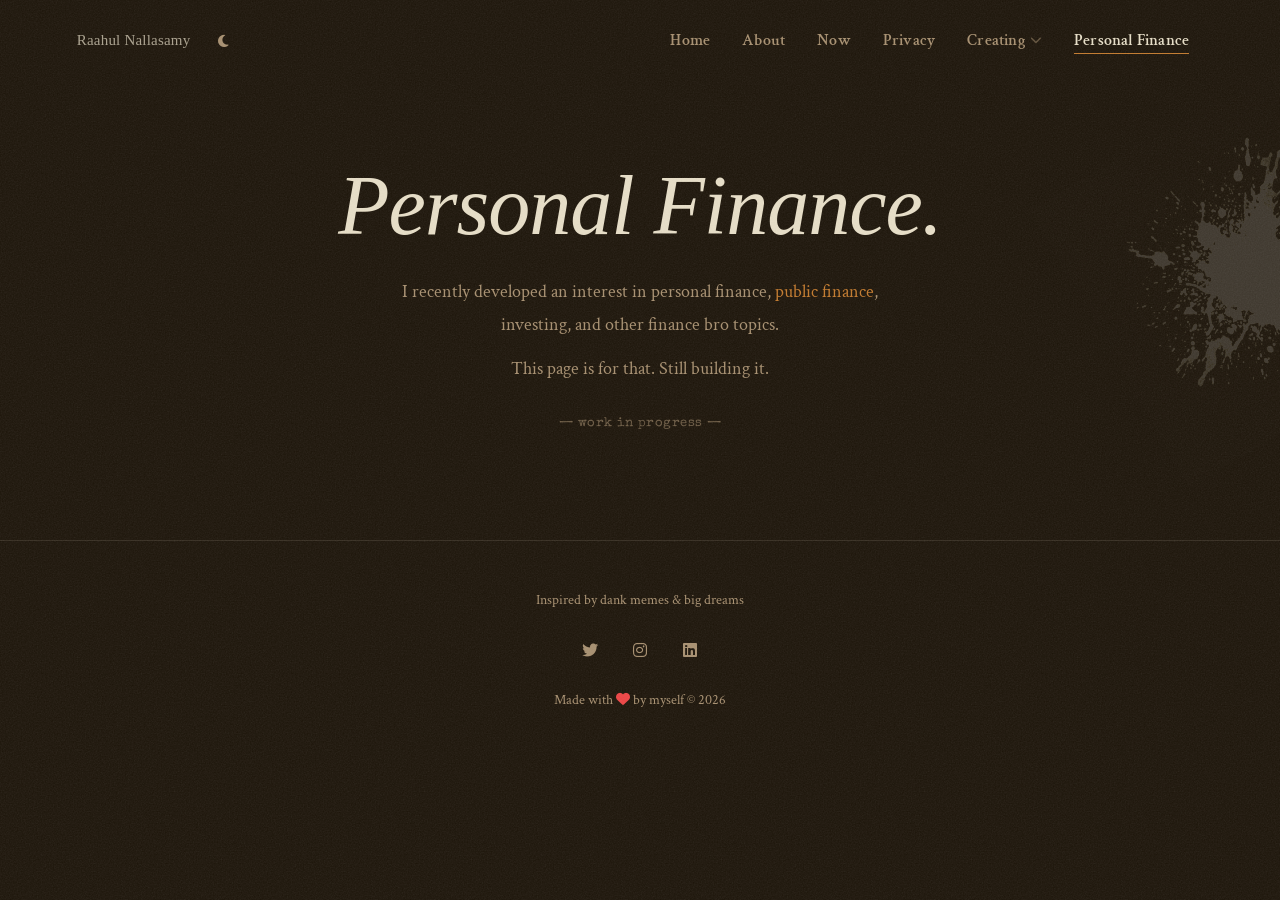
==== finance/index.html @ f9bb12af "feat(nav): add Personal Finance page, reorder nav links Nav order: Home > About > Now > Privacy > Cr" ====
<!DOCTYPE html>
<html lang="en">
<head>
    <title>Personal Finance — Raahul Nallasamy</title>
    <meta charset="UTF-8"/>
    <meta name="viewport" content="width=device-width, initial-scale=1.0, shrink-to-fit=no"/>
    <meta name="description" content="Raahul's personal finance notes, resources, and investing thoughts."/>

    <link rel="preconnect" href="https://fonts.googleapis.com">
    <link rel="preconnect" href="https://fonts.gstatic.com" crossorigin>
    <link href="https://fonts.googleapis.com/css2?family=Inter:wght@300;400;600;800&family=IM+Fell+English:ital@0;1&family=Crimson+Text:ital,wght@0,400;0,600;1,400&family=Special+Elite&display=swap" rel="stylesheet">
    <link rel="stylesheet" href="https://cdnjs.cloudflare.com/ajax/libs/font-awesome/6.5.0/css/all.min.css">
    <link rel="stylesheet" href="../style.css">
    <link rel="stylesheet" href="../retro.css">
    <link rel="icon" href="data:image/svg+xml,<svg xmlns='http://www.w3.org/2000/svg' viewBox='0 0 100 100'><text y='.9em' font-size='90'>⚡</text></svg>">
    <script data-goatcounter="https://raahul42.goatcounter.com/count" async src="//gc.zgo.at/count.js"></script>
    <style>
        .finance-hero {
            min-height: 60vh;
            display: flex;
            flex-direction: column;
            align-items: center;
            justify-content: center;
            text-align: center;
            padding: 130px 24px 80px;
            position: relative;
        }
        .finance-hero h1 {
            font-family: 'IM Fell English', Georgia, serif;
            font-style: italic;
            font-size: clamp(48px, 8vw, 84px);
            font-weight: 400;
            letter-spacing: -1px;
            line-height: 1.1;
            margin-bottom: 24px;
        }
        .finance-hero p {
            font-size: 18px;
            color: var(--text-muted);
            max-width: 540px;
            line-height: 1.8;
            margin-bottom: 12px;
            font-family: 'Crimson Text', serif;
        }
        .finance-hero .wip-note {
            font-size: 13px;
            color: var(--text-muted);
            opacity: 0.6;
            letter-spacing: 0.5px;
            margin-top: 20px;
            font-family: 'Special Elite', monospace;
        }
        .ink-drop-finance {
            width: 32vw;
            height: 32vw;
            max-width: 320px;
            max-height: 320px;
            min-width: 150px;
            min-height: 150px;
            top: 20%;
            right: -10%;
            transform: rotate(-30deg);
        }
        @media (max-width: 700px) {
            .ink-drop-finance {
                top: 10%;
                right: -20%;
                opacity: 0.3;
            }
        }
    </style>
</head>
<body class="loading">

<div class="page-loader" id="loader">
    <div class="loader-spinner"></div>
</div>

<nav id="navbar">
    <h2 class="nav-logo" data-tooltip="no one made a wikipedia page yet">
        <a href="/" style="color: inherit; text-decoration: none;">Raahul Nallasamy</a>
    </h2>
    <button class="theme-toggle" id="themeToggle" onclick="toggleTheme()" title="Toggle theme">
        <i class="fa-solid fa-moon" id="themeIcon"></i>
    </button>
    <i class="fa-solid fa-bars menu-icon" onclick="showMenu()"></i>
    <div class="nav-links" id="navLinks">
        <i class="fa-solid fa-xmark close-icon" onclick="HideMenu()"></i>
        <ul>
            <li><a href="/#home" class="nav-item">Home</a></li>
            <li><a href="/#about" class="nav-item">About</a></li>
            <li><a href="/now" class="nav-item">Now</a></li>
            <li><a href="/privacy" class="nav-item">Privacy</a></li>
            <li class="nav-dropdown">
                <a href="#" class="nav-item dropdown-trigger">Creating <i class="fa-solid fa-chevron-down fa-xs"></i></a>
                <div class="dropdown-menu">
                    <a href="/tree-tracker/"><i class="fa-solid fa-seedling"></i> Tree Journal</a>
                    <a href="https://www.youtube.com/c/raahul42" target="_blank" rel="noopener noreferrer"><i class="fa-brands fa-youtube"></i> YouTube Community</a>
                </div>
            </li>
            <li><a href="/finance" class="nav-item active">Personal Finance</a></li>
        </ul>
    </div>
</nav>

<main>
    <section class="finance-hero">
        <div class="ink-drop ink-drop-finance"></div>
        <h1>Personal Finance.</h1>
        <p>I recently developed an interest in personal finance, <a href="https://www.youtube.com/watch?v=i30jbbk7yoQ&list=PLUl4u3cNGP62KS2YhlASvGBxxL8HgB11p" target="_blank" rel="noopener noreferrer" style="color: var(--accent); text-decoration: none;">public finance</a>, investing, and other finance bro topics.</p>
        <p>This page is for that. Still building it.</p>
        <span class="wip-note">— work in progress —</span>
    </section>
</main>

<footer class="footer">
    <p>Inspired by dank memes &amp; big dreams</p>
    <div class="icons">
        <span class="icon-btn" data-tooltip="no funny tweets"><i class="fa-brands fa-twitter"></i></span>
        <span class="icon-btn" data-tooltip="inactive since 2021"><i class="fa-brands fa-instagram"></i></span>
        <a href="https://linkedin.com/in/raahul42" target="_blank" rel="noopener noreferrer" class="icon-btn" data-tooltip="might accept invite"><i class="fa-brands fa-linkedin"></i></a>
    </div>
    <p>Made with <i class="fa-solid fa-heart"></i> by myself &copy; <span id="year"></span></p>
</footer>

<script>
    window.addEventListener('load', () => {
        setTimeout(() => {
            document.getElementById('loader').classList.add('hidden');
            document.body.classList.remove('loading');
        }, 500);
    });

    document.getElementById('year').textContent = new Date().getFullYear();

    const navLinks = document.getElementById("navLinks");
    function showMenu() { navLinks.style.right = "0"; }
    function HideMenu() { navLinks.style.right = "-280px"; document.querySelectorAll('.nav-dropdown').forEach(d => d.classList.remove('open')); }

    document.addEventListener('click', function(e) {
        if (navLinks.style.right === '0px' &&
            !navLinks.contains(e.target) &&
            !e.target.closest('.menu-icon')) {
            HideMenu();
        }
    });

    document.querySelectorAll('#navLinks a:not(.dropdown-trigger)').forEach(link => {
        link.addEventListener('click', function() {
            if (window.innerWidth <= 700) HideMenu();
        });
    });

    document.querySelectorAll('.dropdown-trigger').forEach(trigger => {
        trigger.addEventListener('click', function(e) {
            if (window.innerWidth <= 700) {
                e.preventDefault();
                this.closest('.nav-dropdown').classList.toggle('open');
            }
        });
    });

    const navbar = document.getElementById("navbar");
    window.addEventListener('scroll', () => {
        navbar.classList.toggle('scrolled', window.scrollY > 60);
    });

    const savedTheme = localStorage.getItem('theme') || 'dark';
    applyTheme(savedTheme);

    function applyTheme(theme) {
        document.documentElement.setAttribute('data-theme', theme);
        document.getElementById('themeIcon').className = theme === 'dark' ? 'fa-solid fa-moon' : 'fa-solid fa-sun';
        localStorage.setItem('theme', theme);
    }

    function toggleTheme() {
        const current = document.documentElement.getAttribute('data-theme') || 'dark';
        applyTheme(current === 'dark' ? 'light' : 'dark');
    }
</script>

</body>
</html>
---- style.css ----
:root {
    --bg: #080d1a;
    --bg-surface: #0f172a;
    --text: #f1f5f9;
    --text-muted: #7a8fa0;
    --accent: #38bdf8;
    --accent-2: #2dd4bf;
    --card-bg: rgba(255, 255, 255, 0.04);
    --card-border: rgba(255, 255, 255, 0.08);
    --card-border-hover: rgba(255, 255, 255, 0.18);
    --gradient: linear-gradient(135deg, var(--accent), var(--accent-2));
}

html[data-theme="light"] {
    --bg: #fdf8f0;
    --bg-surface: #f5edd8;
    --text: #1a1208;
    --text-muted: #7a6a54;
    --accent: #0284c7;
    --accent-2: #0d9488;
    --card-bg: rgba(0, 0, 0, 0.04);
    --card-border: rgba(0, 0, 0, 0.08);
    --card-border-hover: rgba(0, 0, 0, 0.2);
    --gradient: linear-gradient(135deg, #0284c7, #0d9488);
}

html[data-theme="light"] body {
    background: linear-gradient(160deg, #fdf8f0 0%, #f5edd8 60%, #ede5d0 100%);
    min-height: 100vh;
}

html[data-theme="light"] .header {
    background: transparent;
}

html[data-theme="light"] #navbar.scrolled {
    background: rgba(253, 248, 240, 0.88);
}

@media (max-width: 700px) {
    html[data-theme="light"] .nav-links {
        background: rgba(253, 248, 240, 0.97) !important;
    }
}

html[data-theme="light"] .dropdown-menu {
    background: rgba(255, 255, 255, 0.97);
}

html[data-theme="light"] .icon-btn::after {
    background: rgba(255, 255, 255, 0.97);
}

html[data-theme="light"] .nav-logo::after {
    background: rgba(255, 255, 255, 0.97);
}

html[data-theme="light"] .orb {
    opacity: 0.07;
}

html[data-theme="light"] .header.vadi-active {
    background-image: linear-gradient(rgba(253, 248, 240, 0.72), rgba(253, 248, 240, 0.9)), url('images/vadivelu.png');
}

html[data-theme="light"] .page-loader {
    background: #fdf8f0;
}

*, *::before, *::after {
    margin: 0;
    padding: 0;
    box-sizing: border-box;
}

html {
    scroll-behavior: smooth;
    background: var(--bg);
    color: var(--text);
    font-family: 'Inter', sans-serif;
    overflow-x: hidden;
}

body {
    overflow-x: hidden;
    opacity: 1;
    transition: opacity 0.5s ease;
    position: relative;
    width: 100%;
}

body.loading {
    opacity: 0;
}

section[id] {
    scroll-margin-top: 50px;
}

/* Keyboard focus styles */
:focus-visible {
    outline: 2px solid var(--accent);
    outline-offset: 3px;
    border-radius: 4px;
}

.btn:focus-visible {
    outline-offset: 4px;
}

.page-loader {
    position: fixed;
    inset: 0;
    background: var(--bg);
    display: flex;
    align-items: center;
    justify-content: center;
    z-index: 9999;
    transition: opacity 0.5s ease, visibility 0.5s ease;
}

.page-loader.hidden {
    opacity: 0;
    visibility: hidden;
    pointer-events: none;
}

.loader-spinner {
    width: 36px;
    height: 36px;
    border: 3px solid var(--card-border);
    border-top-color: var(--accent);
    border-radius: 50%;
    animation: spin 0.8s linear infinite;
}

@keyframes spin {
    to { transform: rotate(360deg); }
}

#navbar {
    position: fixed;
    top: 0;
    left: 0;
    right: 0;
    z-index: 1000;
    display: flex;
    align-items: center;
    justify-content: space-between;
    padding: 22px 6%;
    transition: all 0.4s ease;
}

#navbar.scrolled {
    background: rgba(8, 13, 26, 0.85);
    backdrop-filter: blur(20px);
    -webkit-backdrop-filter: blur(20px);
    border-bottom: 1px solid var(--card-border);
    padding: 14px 6%;
}

.nav-logo {
    font-size: 14px;
    font-weight: 600;
    letter-spacing: 0px;
    color: var(--text);
    opacity: 0.7;
    cursor: default;
    position: relative;
    transition: opacity 0.3s ease;
}

.nav-logo:hover {
    opacity: 0.9;
}

.nav-logo::after {
    content: attr(data-tooltip);
    position: absolute;
    top: calc(100% + 10px);
    left: 0;
    background: rgba(8, 13, 26, 0.95);
    backdrop-filter: blur(12px);
    border: 1px solid var(--card-border);
    color: var(--text-muted);
    font-size: 12px;
    font-weight: 400;
    padding: 7px 12px;
    border-radius: 8px;
    white-space: nowrap;
    opacity: 0;
    pointer-events: none;
    transform: translateY(-4px);
    transition: opacity 0.2s ease, transform 0.2s ease;
}

.nav-logo:hover::after {
    opacity: 1;
    transform: translateY(0);
}

.nav-links {
    flex: 1;
    text-align: right;
}

.nav-links ul li {
    list-style: none;
    display: inline-block;
    padding: 8px 14px;
}

.nav-item {
    color: var(--text-muted);
    text-decoration: none;
    font-size: 14px;
    font-weight: 400;
    transition: color 0.3s ease;
    position: relative;
}

.nav-item::after {
    content: '';
    position: absolute;
    bottom: -4px;
    left: 0;
    width: 0;
    height: 2px;
    background: var(--gradient);
    border-radius: 2px;
    transition: width 0.3s ease;
}

.nav-item:hover,
.nav-item.active {
    color: var(--text);
}

.nav-item:hover::after,
.nav-item.active::after {
    width: 100%;
}

.theme-toggle {
    background: var(--card-bg);
    border: 1px solid var(--card-border);
    color: var(--text-muted);
    width: 34px;
    height: 34px;
    border-radius: 50%;
    cursor: pointer;
    display: flex;
    align-items: center;
    justify-content: center;
    font-size: 14px;
    transition: all 0.3s ease;
    flex-shrink: 0;
    margin-left: 16px;
}

.theme-toggle:hover {
    color: var(--accent);
    border-color: var(--accent);
    transform: rotate(15deg);
}

.menu-icon,
.close-icon {
    display: none;
    cursor: pointer;
    font-size: 22px;
    color: var(--text);
}

.nav-dropdown {
    position: relative;
}

.dropdown-trigger {
    display: inline-flex;
    align-items: center;
    gap: 5px;
}

.dropdown-trigger .fa-chevron-down {
    transition: transform 0.25s ease;
    opacity: 0.5;
}

.nav-dropdown:hover .fa-chevron-down {
    transform: rotate(180deg);
    opacity: 1;
}

.dropdown-menu {
    position: absolute;
    top: calc(100% + 10px);
    left: 50%;
    transform: translateX(-50%) translateY(6px);
    background: rgba(8, 13, 26, 0.95);
    backdrop-filter: blur(20px);
    -webkit-backdrop-filter: blur(20px);
    border: 1px solid var(--card-border);
    border-radius: 12px;
    padding: 6px;
    min-width: 160px;
    opacity: 0;
    visibility: hidden;
    transition: opacity 0.2s ease, transform 0.2s ease, visibility 0.2s ease;
    z-index: 1001;
}

.nav-dropdown:hover .dropdown-menu {
    opacity: 1;
    visibility: visible;
    transform: translateX(-50%) translateY(0);
}

.dropdown-menu a {
    display: flex;
    align-items: center;
    gap: 8px;
    padding: 9px 14px;
    font-size: 13px;
    color: var(--text-muted);
    text-decoration: none;
    border-radius: 8px;
    transition: background 0.2s ease, color 0.2s ease;
    white-space: nowrap;
}

.dropdown-menu a:hover {
    background: var(--card-bg);
    color: var(--text);
}

.dropdown-menu a .fa-seedling {
    color: #22c55e;
    font-size: 12px;
}

.dropdown-menu a .fa-youtube {
    color: #ef4444;
    font-size: 12px;
}

.dropdown-menu a .fa-pen-nib {
    color: #a78bfa;
    font-size: 12px;
}

.header {
    min-height: 100vh;
    width: 100%;
    position: relative;
    display: flex;
    align-items: center;
    justify-content: center;
    background: var(--bg);
    overflow: hidden;
}

.header.vadi-active {
    background-image: linear-gradient(rgba(8, 13, 26, 0.75), rgba(8, 13, 26, 0.92)),
                      url('images/vadivelu.png');
    background-size: cover;
    background-position: center;
}

.mesh-bg {
    position: absolute;
    inset: 0;
    overflow: hidden;
    z-index: 0;
}

.orb {
    position: absolute;
    border-radius: 50%;
    filter: blur(90px);
    opacity: 0.15;
}

.orb-1 {
    width: 700px;
    height: 700px;
    background: var(--accent);
    top: -200px;
    left: -150px;
    animation: orbFloat1 14s ease-in-out infinite;
}

.orb-2 {
    width: 500px;
    height: 500px;
    background: var(--accent-2);
    top: 30%;
    right: -100px;
    animation: orbFloat2 18s ease-in-out infinite;
}

.orb-3 {
    width: 400px;
    height: 400px;
    background: #06b6d4;
    bottom: -100px;
    left: 35%;
    animation: orbFloat3 12s ease-in-out infinite;
}

@keyframes orbFloat1 {
    0%, 100% { transform: translate(0, 0); }
    33%       { transform: translate(80px, 60px); }
    66%       { transform: translate(40px, 120px); }
}

@keyframes orbFloat2 {
    0%, 100% { transform: translate(0, 0); }
    33%       { transform: translate(-80px, -50px); }
    66%       { transform: translate(-40px, -100px); }
}

@keyframes orbFloat3 {
    0%, 100% { transform: translate(0, 0); }
    50%       { transform: translate(-70px, -60px); }
}

.text-box {
    position: relative;
    z-index: 1;
    text-align: center;
    max-width: 800px;
    padding: 0 24px;
}

.hero-tag {
    display: inline-flex;
    align-items: center;
    gap: 8px;
    background: var(--card-bg);
    border: 1px solid var(--card-border);
    padding: 6px 16px;
    border-radius: 20px;
    font-size: 13px;
    color: var(--text-muted);
    margin-bottom: 28px;
    backdrop-filter: blur(10px);
}

.status-dot {
    width: 8px;
    height: 8px;
    background: #22c55e;
    border-radius: 50%;
    flex-shrink: 0;
    animation: pulseDot 2s ease-in-out infinite;
}

@keyframes pulseDot {
    0%, 100% { box-shadow: 0 0 0 0 rgba(34, 197, 94, 0.4); }
    50%       { box-shadow: 0 0 0 6px rgba(34, 197, 94, 0); }
}

.text-box h1 {
    font-size: clamp(40px, 7vw, 72px);
    font-weight: 800;
    letter-spacing: -2px;
    line-height: 1.1;
    margin-bottom: 12px;
}

.gradient-text {
    background: var(--gradient);
    -webkit-background-clip: text;
    -webkit-text-fill-color: transparent;
    background-clip: text;
}

.typed-line {
    font-size: clamp(20px, 3.5vw, 34px);
    font-weight: 300;
    color: var(--text-muted);
    margin-bottom: 24px;
    min-height: 1.5em;
    line-height: 1.4;
    letter-spacing: -0.5px;
}

.cursor {
    display: inline-block;
    color: var(--accent);
    animation: blink 1s step-end infinite;
}

@keyframes blink {
    0%, 100% { opacity: 1; }
    50%       { opacity: 0; }
}

.text-box p {
    font-size: 17px;
    color: var(--text-muted);
    line-height: 1.7;
    margin-bottom: 40px;
}

.hero-btns {
    display: flex;
    flex-direction: column;
    align-items: center;
    gap: 16px;
}

.hero-btns-row {
    display: flex;
    gap: 12px;
    justify-content: center;
    flex-wrap: wrap;
}

.btn {
    display: inline-flex;
    align-items: center;
    gap: 8px;
    text-decoration: none;
    padding: 13px 30px;
    font-size: 15px;
    font-weight: 600;
    border-radius: 50px;
    transition: all 0.3s ease;
    cursor: pointer;
    border: none;
    font-family: 'Inter', sans-serif;
}

.btn-primary {
    background: var(--gradient);
    color: #fff;
}

.btn-primary:hover {
    transform: translateY(-3px);
    box-shadow: 0 14px 30px rgba(56, 189, 248, 0.3);
}

.btn-youtube .fa-youtube {
    color: #ff0000;
}

.btn-youtube:hover {
    transform: translateY(-3px);
    box-shadow: 0 14px 30px rgba(255, 0, 0, 0.25);
}

.btn-secondary {
    background: var(--card-bg);
    color: var(--text);
    border: 1px solid var(--card-border);
    backdrop-filter: blur(10px);
}

.btn-secondary:hover {
    border-color: var(--accent);
    color: var(--accent);
    transform: translateY(-3px);
}

.btn-now,
.btn-privacy {
    background: transparent;
    color: var(--accent);
    border: 1.5px solid var(--accent);
}

.btn-now:hover,
.btn-privacy:hover {
    background: var(--accent);
    color: #fff;
    transform: translateY(-3px);
}

.btn-sm {
    padding: 8px 20px;
    font-size: 13px;
    opacity: 0.8;
}

.vadi-btn {
    position: absolute;
    bottom: 80px;
    right: 28px;
    background: var(--card-bg);
    border: 1px solid var(--card-border);
    width: 38px;
    height: 38px;
    border-radius: 50%;
    font-size: 18px;
    line-height: 1;
    cursor: pointer;
    backdrop-filter: blur(10px);
    transition: all 0.3s ease;
    z-index: 10;
    display: flex;
    align-items: center;
    justify-content: center;
    padding: 0;
    opacity: 0.5;
}

.vadi-btn:hover {
    opacity: 1;
    border-color: rgba(251, 191, 36, 0.5);
    transform: scale(1.1);
}

.vadi-btn.active {
    opacity: 1;
    border-color: rgba(251, 191, 36, 0.5);
    background: rgba(251, 191, 36, 0.08);
}

.scroll-down {
    position: absolute;
    bottom: 30px;
    left: 50%;
    transform: translateX(-50%);
    z-index: 10;
}

.scroll-arrow {
    width: 22px;
    height: 22px;
    border-right: 2px solid var(--text-muted);
    border-bottom: 2px solid var(--text-muted);
    transform: rotate(45deg);
    opacity: 0.4;
    animation: scrollBounce 2s ease-in-out infinite;
}

@keyframes scrollBounce {
    0%, 100% { transform: rotate(45deg) translateY(0); opacity: 0.4; }
    50%       { transform: rotate(45deg) translateY(7px); opacity: 0.8; }
}

.reveal {
    opacity: 0;
    transform: translateY(32px);
    transition: opacity 0.5s ease, transform 0.5s ease;
    transition-delay: var(--reveal-delay, 0s);
}

.reveal.visible {
    opacity: 1;
    transform: translateY(0);
}

section {
    padding: 100px 0;
}

.about {
    width: 88%;
    max-width: 1200px;
    margin: 0 auto;
}

.projects {
    width: 88%;
    max-width: 1200px;
    margin: 0 auto;
    padding: 100px 0;
}

.section-title {
    font-size: clamp(28px, 4vw, 42px);
    font-weight: 800;
    text-align: center;
    margin-bottom: 52px;
    letter-spacing: -1.5px;
}

.section-divider {
    height: 1px;
    background: linear-gradient(to right, transparent, var(--card-border), transparent);
    margin: 80px 0;
}

.bento-grid {
    display: grid;
    grid-template-columns: repeat(auto-fit, minmax(260px, 1fr));
    gap: 20px;
}

.bento-card {
    background: var(--card-bg);
    border: 1px solid var(--card-border);
    backdrop-filter: blur(12px);
    border-radius: 20px;
    padding: 32px;
    transition: transform 0.3s ease, box-shadow 0.3s ease, border-color 0.3s ease;
}

.bento-card:hover {
    transform: translateY(-6px);
    box-shadow: 0 20px 40px rgba(0, 0, 0, 0.3);
    border-color: var(--card-border-hover);
}

.bento-card h3 {
    font-weight: 600;
    font-size: 17px;
    margin-bottom: 18px;
    display: flex;
    align-items: center;
    gap: 10px;
    color: var(--accent);
}

.bento-card ul li {
    list-style: none;
    color: var(--text-muted);
    font-size: 14px;
    line-height: 1.9;
    margin-bottom: 8px;
}

.bento-card ul li strong {
    color: var(--text);
    font-weight: 600;
}

.year-tag {
    font-size: 11px;
    color: var(--accent);
    background: rgba(56, 189, 248, 0.1);
    padding: 2px 8px;
    border-radius: 10px;
    margin-left: 4px;
    white-space: nowrap;
}

.skills-grid {
    display: grid;
    grid-template-columns: repeat(auto-fill, minmax(90px, 1fr));
    gap: 14px;
}

.skill-item {
    display: flex;
    flex-direction: column;
    align-items: center;
    gap: 10px;
    background: var(--card-bg);
    border: 1px solid var(--card-border);
    border-radius: 16px;
    padding: 20px 10px;
    transition: transform 0.3s ease, border-color 0.3s ease, box-shadow 0.3s ease;
    cursor: default;
}

.skill-item:hover {
    transform: translateY(-5px);
    border-color: var(--card-border-hover);
    box-shadow: 0 10px 24px rgba(0, 0, 0, 0.25);
}

.skill-item i {
    font-size: 30px;
}

.skill-item span {
    font-size: 11px;
    color: var(--text-muted);
    font-weight: 500;
    text-align: center;
}

.project-grid {
    display: grid;
    grid-template-columns: repeat(2, 1fr);
    gap: 24px;
    max-width: 900px;
    margin: 0 auto;
}

.project-card {
    border-radius: 20px;
    position: relative;
    overflow: hidden;
    cursor: pointer;
    border: 1px solid var(--card-border);
    height: 380px;
    transition: border-color 0.3s ease, box-shadow 0.3s ease;
}

.project-card:hover {
    border-color: var(--card-border-hover);
    box-shadow: 0 20px 50px rgba(0, 0, 0, 0.4);
}

.project-card img {
    width: 100%;
    height: 100%;
    object-fit: cover;
    display: block;
    transition: transform 0.6s ease;
}

.project-card:hover img {
    transform: scale(1.07);
}

.layer {
    position: absolute;
    inset: 0;
    background: linear-gradient(to top,
        rgba(8, 13, 26, 0.97) 0%,
        rgba(8, 13, 26, 0.6) 55%,
        transparent 100%);
    display: flex;
    align-items: flex-end;
    padding: 28px;
    opacity: 0;
    transition: opacity 0.4s ease;
}

.project-card:hover .layer {
    opacity: 1;
}

.layer-content {
    transform: translateY(14px);
    transition: transform 0.4s ease;
    width: 100%;
}

.project-card:hover .layer-content {
    transform: translateY(0);
}

.layer-content h3 {
    font-size: 22px;
    font-weight: 700;
    color: var(--text);
    margin-bottom: 8px;
}

.layer-content p {
    font-size: 13px;
    color: var(--text-muted);
    line-height: 1.6;
    margin-bottom: 14px;
}

.tech-badges {
    display: flex;
    flex-wrap: wrap;
    gap: 6px;
    margin-bottom: 16px;
}

.badge {
    font-size: 11px;
    font-weight: 600;
    background: rgba(56, 189, 248, 0.12);
    color: var(--accent);
    border: 1px solid rgba(56, 189, 248, 0.25);
    padding: 4px 10px;
    border-radius: 20px;
    letter-spacing: 0.3px;
}

.project-link {
    display: inline-flex;
    align-items: center;
    gap: 6px;
    font-size: 13px;
    font-weight: 600;
    color: var(--accent);
    text-decoration: none;
    transition: gap 0.3s ease;
}

.project-link:hover {
    gap: 10px;
}

.story-intro {
    max-width: 680px;
    margin: 0 auto 72px;
    text-align: center;
}

.story-text {
    font-size: 17px;
    color: var(--text-muted);
    line-height: 1.85;
    margin-bottom: 20px;
}

.story-text.center {
    text-align: center;
}

.journey {
    display: flex;
    align-items: flex-start;
    justify-content: center;
    gap: 0;
    margin: 0 auto 72px;
    max-width: 860px;
}

.journey-node {
    display: flex;
    flex-direction: column;
    align-items: center;
    text-align: center;
    flex: 1;
    position: relative;
}

.node-marker {
    width: 14px;
    height: 14px;
    border-radius: 50%;
    background: var(--text-muted);
    border: 2px solid var(--card-border);
    flex-shrink: 0;
    margin-bottom: 20px;
    transition: background 0.3s ease, box-shadow 0.3s ease;
}

.node-marker.active {
    background: var(--accent);
    box-shadow: 0 0 0 4px rgba(56, 189, 248, 0.15);
}

.journey-node:hover .node-marker {
    background: var(--accent);
    box-shadow: 0 0 0 4px rgba(56, 189, 248, 0.15);
}

.journey-line {
    flex: 1;
    height: 2px;
    background: linear-gradient(to right, var(--card-border), var(--card-border));
    margin-top: 6px;
    min-width: 40px;
}

.node-content {
    padding: 0 12px;
}

.node-year {
    font-size: 12px;
    font-weight: 600;
    color: var(--accent);
    letter-spacing: 0.5px;
    display: block;
    margin-bottom: 6px;
}

.node-content h3 {
    font-size: 18px;
    font-weight: 700;
    color: var(--text);
    margin-bottom: 4px;
    letter-spacing: -0.3px;
}

.node-content p {
    font-size: 13px;
    color: var(--text-muted);
    line-height: 1.6;
}

.node-sub {
    font-size: 11px;
    color: var(--text-muted);
    opacity: 0.7;
    white-space: nowrap;
}

.currently {
    max-width: 680px;
    margin: 0 auto;
    text-align: center;
}

@media (max-width: 700px) {
    .journey {
        flex-direction: column;
        align-items: flex-start;
        gap: 8px;
        padding: 0 8px;
    }

    .journey-line {
        width: 2px;
        height: 44px;
        min-width: unset;
        margin: 0 0 0 22px;
        background: var(--card-border);
    }

    .journey-node {
        flex-direction: row;
        text-align: left;
        gap: 20px;
        align-items: flex-start;
        width: 100%;
        background: var(--card-bg);
        border: 1px solid var(--card-border);
        border-radius: 14px;
        padding: 18px 20px;
    }

    .node-marker {
        margin-bottom: 0;
        margin-top: 5px;
        flex-shrink: 0;
        width: 16px;
        height: 16px;
    }

    .node-content {
        padding: 0;
    }

    .node-year {
        font-size: 11px;
        margin-bottom: 4px;
    }

    .node-content h3 {
        font-size: 17px;
        margin-bottom: 5px;
    }

    .node-content p {
        font-size: 14px;
        line-height: 1.65;
    }

    .node-sub {
        font-size: 12px;
        margin-left: 5px;
    }

    .node-content p br {
        display: none;
    }

}

.video-section {
    padding: 100px 0;
}

.video-container {
    display: grid;
    grid-template-columns: repeat(3, 1fr);
    gap: 14px;
}

.video-item {
    aspect-ratio: 16 / 9;
    overflow: hidden;
    border-radius: 12px;
    border: 1px solid var(--card-border);
    box-shadow: 0 8px 24px rgba(0, 0, 0, 0.3);
}

.video-item iframe {
    width: 100%;
    height: 100%;
    display: block;
}

@media (max-width: 700px) {
    .video-container {
        grid-template-columns: 1fr;
    }
}

.cta-section {
    padding: 40px 20px 100px;
    text-align: center;
}

.cta-inner {
    max-width: 600px;
    margin: 0 auto;
    background: var(--card-bg);
    border: 1px solid var(--card-border);
    backdrop-filter: blur(20px);
    border-radius: 28px;
    padding: 64px 48px;
    position: relative;
    overflow: hidden;
    transition: border-color 0.3s ease, box-shadow 0.3s ease;
}

.cta-inner:hover {
    border-color: var(--card-border-hover);
    box-shadow: 0 20px 60px rgba(56, 189, 248, 0.06);
}

.cta-inner::before {
    content: '';
    position: absolute;
    inset: 0;
    background: var(--gradient);
    opacity: 0.04;
    pointer-events: none;
    border-radius: 28px;
}

.cta-inner h2 {
    font-size: clamp(26px, 4vw, 40px);
    font-weight: 800;
    letter-spacing: -1.5px;
    margin-bottom: 16px;
}

.cta-inner p {
    color: var(--text-muted);
    font-size: 16px;
    line-height: 1.7;
    margin-bottom: 36px;
}

.footer {
    text-align: center;
    padding: 50px 20px 36px;
    border-top: 1px solid var(--card-border);
}

.footer p {
    color: var(--text-muted);
    font-size: 13px;
}

.icons {
    margin: 20px 0;
    display: flex;
    justify-content: center;
    gap: 8px;
}

.icon-btn {
    display: inline-flex;
    align-items: center;
    justify-content: center;
    width: 42px;
    height: 42px;
    border-radius: 50%;
    background: var(--card-bg);
    border: 1px solid var(--card-border);
    color: var(--text-muted);
    font-size: 16px;
    text-decoration: none;
    transition: all 0.3s ease;
    cursor: default;
    position: relative;
}

a.icon-btn {
    cursor: pointer;
}

.icon-btn:hover {
    color: var(--accent);
    border-color: var(--accent);
    transform: translateY(-3px);
    box-shadow: 0 8px 20px rgba(56, 189, 248, 0.15);
}

.icon-btn::after {
    content: attr(data-tooltip);
    position: absolute;
    bottom: calc(100% + 8px);
    left: 50%;
    transform: translateX(-50%) translateY(4px);
    background: rgba(8, 13, 26, 0.95);
    backdrop-filter: blur(12px);
    border: 1px solid var(--card-border);
    color: var(--text-muted);
    font-size: 11px;
    font-weight: 400;
    padding: 5px 10px;
    border-radius: 6px;
    white-space: nowrap;
    opacity: 0;
    pointer-events: none;
    transition: opacity 0.2s ease, transform 0.2s ease;
}

.icon-btn:hover::after {
    opacity: 1;
    transform: translateX(-50%) translateY(0);
}

.claude-credit {
    font-size: 11px;
    opacity: 0.25;
    font-weight: 400;
}

.fa-heart {
    color: #ef4444;
}

.privacy-hero {
    min-height: 38vh;
    display: flex;
    flex-direction: column;
    align-items: center;
    justify-content: center;
    text-align: center;
    padding: 130px 24px 50px;
    position: relative;
}

.privacy-hero h1 {
    font-size: clamp(36px, 6vw, 64px);
    font-weight: 800;
    letter-spacing: -2px;
    line-height: 1.1;
    margin-bottom: 14px;
}

.privacy-hero p {
    font-size: 17px;
    color: var(--text-muted);
    max-width: 500px;
    line-height: 1.7;
    margin-bottom: 8px;
}

.privacy-note {
    font-size: 12px;
    color: var(--text-muted);
    opacity: 0.5;
    letter-spacing: 0.2px;
}

.tools-section {
    padding: 10px 0 100px;
}

.tools-grid {
    display: grid;
    grid-template-columns: repeat(3, 1fr);
    gap: 20px;
    width: 88%;
    max-width: 1000px;
    margin: 0 auto;
}

.tool-card {
    background: var(--card-bg);
    border: 1px solid var(--card-border);
    backdrop-filter: blur(12px);
    border-radius: 20px;
    padding: 28px 28px 24px;
    text-decoration: none;
    color: var(--text);
    display: block;
    transition: transform 0.3s ease, box-shadow 0.3s ease, border-color 0.3s ease;
}

.tool-card:hover {
    transform: translateY(-6px);
    border-color: var(--card-border-hover);
    box-shadow: 0 20px 44px rgba(0, 0, 0, 0.25);
}

.tool-icon {
    font-size: 30px;
    margin-bottom: 18px;
    display: block;
}

.tool-category {
    font-size: 10px;
    font-weight: 700;
    letter-spacing: 1px;
    text-transform: uppercase;
    color: var(--text-muted);
    display: block;
    margin-bottom: 5px;
}

.tool-name {
    font-size: 20px;
    font-weight: 700;
    letter-spacing: -0.3px;
    margin: 0;
    transition: color 0.25s ease;
}

.tool-card:hover .tool-name {
    color: var(--accent);
}

.tool-desc {
    font-size: 13px;
    color: var(--text-muted);
    line-height: 1.65;
    max-height: 0;
    overflow: hidden;
    opacity: 0;
    margin-top: 0;
    transition: max-height 0.4s ease, opacity 0.3s ease 0.05s, margin-top 0.3s ease;
}

.tool-card:hover .tool-desc {
    max-height: 160px;
    opacity: 1;
    margin-top: 12px;
}

.tool-link {
    display: inline-flex;
    align-items: center;
    gap: 5px;
    font-size: 12px;
    font-weight: 600;
    color: var(--accent);
    max-height: 0;
    overflow: hidden;
    opacity: 0;
    margin-top: 0;
    transition: max-height 0.4s ease, opacity 0.3s ease 0.08s, margin-top 0.3s ease;
}

.tool-card:hover .tool-link {
    max-height: 36px;
    opacity: 1;
    margin-top: 10px;
}

@media (max-width: 900px) {
    .tools-grid {
        grid-template-columns: repeat(2, 1fr);
    }
}

@media (max-width: 700px) {
    .tools-grid {
        grid-template-columns: 1fr;
        width: 92%;
    }

    .tool-desc {
        max-height: none;
        opacity: 1;
        margin-top: 12px;
    }

    .tool-link {
        max-height: none;
        opacity: 1;
        margin-top: 10px;
    }
}

@media (max-width: 700px) {
    section {
        padding: 80px 0;
    }

    .about,
    .projects {
        width: 92%;
    }

    .project-grid {
        grid-template-columns: 1fr;
    }

    .project-card {
        height: 300px;
    }

    .bento-grid {
        grid-template-columns: 1fr;
    }

    .skills-grid {
        grid-template-columns: repeat(auto-fill, minmax(80px, 1fr));
    }

    .cta-inner {
        padding: 40px 24px;
    }

    .vadi-btn {
        bottom: 56px;
        right: 16px;
        font-size: 12px;
        padding: 7px 13px;
    }

    #navbar {
        justify-content: flex-start;
    }

    .menu-icon {
        display: block;
        margin-left: auto;
    }

    .theme-toggle {
        margin-left: 10px;
        width: 40px;
        height: 40px;
    }

    .nav-links {
        position: fixed;
        background: rgba(8, 13, 26, 0.96);
        backdrop-filter: blur(20px);
        -webkit-backdrop-filter: blur(20px);
        height: 100vh;
        width: min(280px, 85vw);
        top: 0;
        right: calc(-1 * min(280px, 85vw));
        text-align: left;
        z-index: 999;
        overflow-y: auto;
        transition: right 0.4s ease;
    }

    .nav-links ul {
        padding: 80px 30px 30px;
    }

    .nav-links ul li {
        display: block;
        padding: 12px 0;
    }

    .nav-item {
        font-size: 18px;
    }

    .close-icon {
        display: block;
        position: absolute;
        top: 28px;
        right: 28px;
        font-size: 22px;
    }


    .nav-dropdown .dropdown-menu {
        position: static;
        transform: none;
        opacity: 0;
        visibility: visible;
        max-height: 0;
        overflow: hidden;
        background: transparent;
        border: none;
        backdrop-filter: none;
        padding: 0 0 0 20px;
        min-width: unset;
        transition: max-height 0.3s ease, opacity 0.3s ease, padding 0.3s ease;
    }

    .nav-dropdown.open .dropdown-menu {
        opacity: 1;
        max-height: 200px;
        padding: 6px 0 6px 20px;
    }

    .nav-dropdown:hover .dropdown-menu {
        transform: none;
    }

    .dropdown-menu a {
        font-size: 15px;
        padding: 6px 0;
        color: var(--text-muted);
    }

    .dropdown-trigger .fa-chevron-down {
        display: inline-block;
        opacity: 0.5;
        transition: transform 0.25s ease;
    }


    .nav-dropdown:hover .fa-chevron-down {
        transform: none;
        opacity: 0.5;
    }

    .nav-dropdown.open .fa-chevron-down {
        transform: rotate(180deg);
        opacity: 1;
    }
}

@media (min-width: 701px) {
    .bento-grid {
        grid-template-columns: repeat(3, 1fr);
    }

    .menu-icon,
    .close-icon {
        display: none;
    }
}
---- retro.css ----
/* ===================================================
   RETRO INK & PAPER THEME — raahul42.github.io
   Paper + inked-text aesthetic, inspired by editorial
   print design. Overrides style.css completely.
   =================================================== */

/* ---- VARIABLES — light mode: paper palette ---- */
:root,
html[data-theme="light"] {
    --bg: #ddb882;
    --bg-surface: #cfa06e;
    --text: #1c0f00;
    --text-muted: #543b1e;
    --accent: #8b1a1a;
    --accent-2: #5c4a1e;
    --card-bg: rgba(28, 15, 0, 0.04);
    --card-border: rgba(28, 15, 0, 0.16);
    --card-border-hover: rgba(28, 15, 0, 0.36);
    --gradient: linear-gradient(135deg, #8b1a1a, #5c4a1e);
}

/* ---- VARIABLES — dark mode: ink & sepia palette ---- */
html[data-theme="dark"] {
    --bg: #1c1409;
    --bg-surface: #251b0e;
    --text: #e8dfc8;
    --text-muted: #a89070;
    --accent: #c47a2c;
    --accent-2: #8b6914;
    --card-bg: rgba(232, 223, 200, 0.04);
    --card-border: rgba(232, 223, 200, 0.12);
    --card-border-hover: rgba(232, 223, 200, 0.25);
    --gradient: linear-gradient(135deg, #c47a2c, #8b6914);
}


/* ---- PAPER GRAIN OVERLAY ---- */
body::after {
    content: '';
    position: fixed;
    inset: 0;
    pointer-events: none;
    z-index: 9997;
    background-image: url("data:image/svg+xml,%3Csvg xmlns='http://www.w3.org/2000/svg' width='250' height='250'%3E%3Cfilter id='n'%3E%3CfeTurbulence type='fractalNoise' baseFrequency='0.75' numOctaves='4' stitchTiles='stitch'/%3E%3CfeColorMatrix type='saturate' values='0'/%3E%3C/filter%3E%3Crect width='250' height='250' filter='url(%23n)' opacity='0.1'/%3E%3C/svg%3E");
    opacity: 1;
}

/* ---- BASE ---- */
html {
    font-family: 'Crimson Text', Georgia, serif;
    background: var(--bg);
}

html[data-theme="light"] body,
html:not([data-theme]) body {
    background: var(--bg);
    min-height: 100vh;
}

.page-loader {
    background: var(--bg);
}


.mesh-bg {
    display: none !important;
}

/* ---- NAVBAR ---- */
#navbar {
    background: transparent;
    padding: 22px 6%;
}

#navbar.scrolled {
    background: rgba(221, 184, 130, 0.96);
    backdrop-filter: none;
    -webkit-backdrop-filter: none;
    border-bottom: 1px solid var(--card-border);
    box-shadow: 0 2px 12px rgba(28, 15, 0, 0.07);
}

html[data-theme="light"] #navbar.scrolled,
html:not([data-theme]) #navbar.scrolled {
    background: rgba(221, 184, 130, 0.96);
}

html[data-theme="dark"] #navbar.scrolled {
    background: rgba(28, 20, 9, 0.96);
}


.nav-logo {
    font-family: 'IM Fell English', Georgia, serif;
    font-size: 15px;
    font-weight: 400;
    font-style: normal;
    letter-spacing: 0.2px;
}

.nav-logo::after {
    background: rgba(221, 184, 130, 0.97);
    backdrop-filter: none;
    border: 1px solid var(--card-border);
    border-radius: 3px;
    font-style: normal;
}

.nav-item {
    font-family: 'Crimson Text', Georgia, serif;
    font-size: 15.5px;
    font-weight: 600;
    letter-spacing: 0.2px;
}

.nav-item::after {
    background: var(--accent);
    height: 1px;
    border-radius: 0;
}


.theme-toggle {
    -webkit-appearance: none;
    appearance: none;
    background: transparent;
    border: none;
    box-shadow: none;
}

.dropdown-menu {
    background: rgba(221, 184, 130, 0.98);
    backdrop-filter: none;
    -webkit-backdrop-filter: none;
    border-radius: 3px;
    border: 1px solid var(--card-border);
    box-shadow: 3px 3px 0 rgba(28, 15, 0, 0.08);
}


.dropdown-menu::before {
    content: '';
    position: absolute;
    top: -15px;
    left: 0;
    width: 100%;
    height: 15px;
}

html[data-theme="light"] .dropdown-menu,
html:not([data-theme]) .dropdown-menu {
    background: rgba(221, 184, 130, 0.98);
}

html[data-theme="dark"] .dropdown-menu {
    background: rgba(37, 27, 14, 0.98);
}

.dropdown-menu a {
    font-family: 'Crimson Text', serif;
    font-size: 14.5px;
    border-radius: 2px;
}

@media (max-width: 700px) {

    .dropdown-menu,
    html[data-theme="light"] .dropdown-menu,
    html[data-theme="dark"] .dropdown-menu,
    html:not([data-theme]) .dropdown-menu {
        background: transparent !important;
        border: none !important;
        box-shadow: none !important;
    }
}


@media (max-width: 700px) {
    .nav-links {
        backdrop-filter: none !important;
        -webkit-backdrop-filter: none !important;
        border-left: 1px solid var(--card-border);
        background: rgba(221, 184, 130, 0.97) !important;
    }

    html[data-theme="dark"] .nav-links {
        background: rgba(28, 20, 9, 0.97) !important;
    }
}

/* ---- HERO SECTION ---- */
.header {
    background: var(--bg);
    background-image: radial-gradient(ellipse at center, transparent 50%, rgba(28, 15, 0, 0.13) 100%);
}

html[data-theme="light"] .header {
    background: var(--bg);
    background-image: radial-gradient(ellipse at center, transparent 50%, rgba(28, 15, 0, 0.13) 100%);
}

.header.vadi-active {
    background-image:
        linear-gradient(rgba(221, 184, 130, 0.72), rgba(221, 184, 130, 0.88)),
        url('images/vadivelu.png');
    background-size: cover;
    background-position: center;
}

html[data-theme="light"] .header.vadi-active {
    background-image:
        linear-gradient(rgba(221, 184, 130, 0.72), rgba(221, 184, 130, 0.88)),
        url('images/vadivelu.png');
}

.text-box h1 {
    font-family: 'IM Fell English', Georgia, serif;
    font-weight: 400;
    font-style: italic;
    letter-spacing: -1px;
    color: var(--text);
}


.gradient-text {
    background: none;
    -webkit-background-clip: unset;
    -webkit-text-fill-color: var(--text);
    background-clip: unset;
    color: var(--text);
}

.typed-line {
    font-family: 'Special Elite', 'Courier New', monospace;
    font-size: clamp(16px, 2.6vw, 25px);
    color: var(--text-muted);
    letter-spacing: 0.5px;
    font-weight: 400;
}

.cursor {
    color: var(--accent);
}

.text-box p {
    font-family: 'Crimson Text', Georgia, serif;
    font-size: 18px;
    line-height: 1.8;
    color: var(--text-muted);
}

/* ---- BUTTONS ---- */
.btn {
    font-family: 'Special Elite', 'Courier New', monospace;
    font-size: 12px;
    letter-spacing: 0.8px;
    text-transform: uppercase;
    border-radius: 2px;
    justify-content: center;
    text-align: center;
}

.hero-btns-row {
    display: grid;
    grid-template-columns: 1fr 1fr;
    gap: 16px;
}

@media (max-width: 600px) {
    .hero-btns-row {
        grid-template-columns: 1fr;
        width: 100%;
        max-width: 250px;
    }
}

.btn-primary {
    background: var(--text);
    color: var(--bg);
    box-shadow: 3px 3px 0 rgba(28, 15, 0, 0.25);
}

.btn-primary:hover {
    transform: translate(-1px, -1px);
    box-shadow: 4px 4px 0 rgba(28, 15, 0, 0.25);
}

.btn-now,
.btn-privacy {
    background: transparent;
    color: var(--text);
    border: 1.5px solid var(--text);
    box-shadow: 3px 3px 0 rgba(28, 15, 0, 0.25);
}

.btn-now:hover,
.btn-privacy:hover {
    background: var(--text);
    color: var(--bg);
    transform: translate(-1px, -1px);
    box-shadow: 4px 4px 0 rgba(28, 15, 0, 0.25);
}

/* ---- VADI EASTER EGG BTN ---- */
.vadi-btn {
    -webkit-appearance: none;
    appearance: none;
    backdrop-filter: none;
    -webkit-backdrop-filter: none;
    border: none;
    background: transparent;
    width: 28px;
    height: 28px;
}

/* ---- SCROLL ARROW ---- */
.scroll-arrow {
    border-color: var(--text-muted);
    opacity: 0.3;
}

/* ---- ABOUT SECTION ---- */
.section-title {
    font-family: 'IM Fell English', Georgia, serif;
    font-weight: 400;
    font-style: italic;
    letter-spacing: -0.5px;
    color: var(--text);
}


.section-title::after {
    content: '';
    display: block;
    width: 52px;
    height: 1px;
    background: var(--accent);
    margin: 14px auto 0;
    opacity: 0.55;
}

.story-text {
    font-family: 'Crimson Text', Georgia, serif;
    font-size: 18.5px;
    line-height: 1.9;
}

/* ---- JOURNEY TIMELINE ---- */
.node-marker {
    background: var(--text-muted);
    border: 2px solid var(--bg);
    box-shadow: 0 0 0 1.5px var(--card-border);
    border-radius: 50%;
    width: 12px;
    height: 12px;
}

.node-marker.active {
    background: var(--accent);
    box-shadow: 0 0 0 3px rgba(139, 26, 26, 0.18);
}

.journey-node:hover .node-marker {
    background: var(--accent);
    box-shadow: 0 0 0 3px rgba(139, 26, 26, 0.18);
}

.journey-line {
    background: var(--card-border);
}

.node-year {
    font-family: 'Special Elite', monospace;
    font-size: 10.5px;
    color: var(--text-muted);
    letter-spacing: 0.8px;
}

.node-content h3 {
    font-family: 'IM Fell English', Georgia, serif;
    font-weight: 400;
    font-style: italic;
    font-size: 19px;
    color: var(--text);
    letter-spacing: 0;
}

.node-content p,
.node-sub {
    font-family: 'Crimson Text', serif;
    color: var(--text-muted);
}


@media (max-width: 700px) {
    .journey-node {
        background: var(--card-bg);
        border: 1px solid var(--card-border);
        border-radius: 3px;
    }
}

/* ---- SECTION DIVIDER ---- */
.section-divider {
    background: linear-gradient(to right, transparent, rgba(28, 15, 0, 0.18), transparent);
}

/* ---- VIDEO SECTION ---- */
.video-item {
    border-radius: 3px;
    border: 1px solid var(--card-border);
    box-shadow: 5px 5px 0 rgba(28, 15, 0, 0.09);
    overflow: hidden;
}

.video-item iframe {
    transition: filter 0.4s ease;
    filter: sepia(0.65) contrast(1.1) opacity(0.9);
}

html[data-theme="dark"] .video-item iframe {
    filter: sepia(0.4) contrast(1.15) opacity(0.8) brightness(0.85);
}

.video-item:hover iframe {
    filter: sepia(0) contrast(1) opacity(1) brightness(1);
}

/* ---- FOOTER ---- */
.footer {
    border-top: 1px solid var(--card-border);
}

.footer p {
    font-family: 'Crimson Text', Georgia, serif;
    font-size: 14px;
    color: var(--text-muted);
}

.icon-btn {
    background: transparent;
    border: none;
    color: var(--text-muted);
    backdrop-filter: none;
}

.icon-btn::after {
    background: rgba(221, 184, 130, 0.97);
    backdrop-filter: none;
    border: 1px solid var(--card-border);
    border-radius: 3px;
    color: var(--text-muted);
}

html[data-theme="light"] .icon-btn::after,
html[data-theme="light"] .nav-logo::after {
    background: rgba(221, 184, 130, 0.97);
}

.icon-btn:hover {
    color: var(--accent);
    border-color: rgba(139, 26, 26, 0.45);
    box-shadow: 2px 2px 0 rgba(139, 26, 26, 0.1);
    transform: none;
}

/* ---- BENTO CARDS (if any) ---- */
.bento-card {
    border-radius: 3px;
    backdrop-filter: none;
    -webkit-backdrop-filter: none;
    border: 1px solid var(--card-border);
}

.bento-card h3 {
    font-family: 'IM Fell English', serif;
    font-style: italic;
    font-weight: 400;
    color: var(--accent);
}

/* ---- TOOL CARDS ---- */
.tool-card {
    border-radius: 3px;
    backdrop-filter: none;
    border: 1px solid var(--card-border);
}

.tool-card:hover {
    box-shadow: 4px 4px 0 rgba(28, 15, 0, 0.09);
    transform: translate(-2px, -2px);
}

.tool-name {
    font-family: 'IM Fell English', Georgia, serif;
    font-style: normal;
    font-weight: 400;
    text-transform: uppercase;
    letter-spacing: 1px;
}

.tool-category {
    font-family: 'Special Elite', monospace;
    letter-spacing: 1.5px;
}

.tool-desc {
    font-family: 'Crimson Text', serif;
    font-size: 14.5px;
}

/* ---- LOADER SPINNER ---- */
.loader-spinner {
    border-color: var(--card-border);
    border-top-color: var(--accent);
}

/* ---- INK SPLASH — decorative PNG blob, top-right of hero ---- */
.ink-splash {
    position: absolute;
    width: 45vw;
    height: 45vw;
    max-width: 450px;
    max-height: 450px;
    min-width: 200px;
    min-height: 200px;
    background-image: url('images/ink-splash.png');
    background-size: contain;
    background-repeat: no-repeat;
    background-position: center;
    mix-blend-mode: multiply;
    opacity: 0.85;
    z-index: 0;
    top: 15%;
    right: -15%;
    transform: rotate(15deg);
    pointer-events: none;
}

html[data-theme="dark"] .ink-splash {
    filter: invert(1) brightness(1.2) sepia(0.3) saturate(2) hue-rotate(10deg);
    mix-blend-mode: screen;
    opacity: 0.25;
}

@media (max-width: 700px) {
    .ink-splash {
        right: -25%;
        top: 20%;
        transform: rotate(25deg);
        opacity: 0.5;
    }

    html[data-theme="dark"] .ink-splash {
        opacity: 0.15;
    }
}

/* ---- SMALL INK DROPS — two accent blobs inside the about section ---- */
section#about {
    position: relative;
}

.ink-drop {
    position: absolute;
    background-image: url('images/ink-splash.png');
    background-size: contain;
    background-repeat: no-repeat;
    background-position: center;
    mix-blend-mode: multiply;
    opacity: 0.65;
    pointer-events: none;
    z-index: 0;
}

html[data-theme="dark"] .ink-drop {
    filter: invert(1) brightness(1.2) sepia(0.3) saturate(2) hue-rotate(10deg);
    mix-blend-mode: screen;
    opacity: 0.15;
}

.ink-drop-1 {
    width: 14vw;
    height: 14vw;
    max-width: 160px;
    max-height: 160px;
    min-width: 80px;
    min-height: 80px;
    top: 4%;
    left: -4%;
    transform: rotate(65deg);
}

.ink-drop-2 {
    width: 10vw;
    height: 10vw;
    max-width: 130px;
    max-height: 130px;
    min-width: 60px;
    min-height: 60px;
    bottom: 12%;
    right: -2%;
    transform: rotate(-55deg);
}

@media (max-width: 700px) {
    .ink-drop-1 {
        top: 2%;
        left: -8%;
        transform: rotate(80deg);
        opacity: 0.4;
    }
    .ink-drop-2 {
        bottom: 8%;
        right: -8%;
        opacity: 0.4;
    }
}
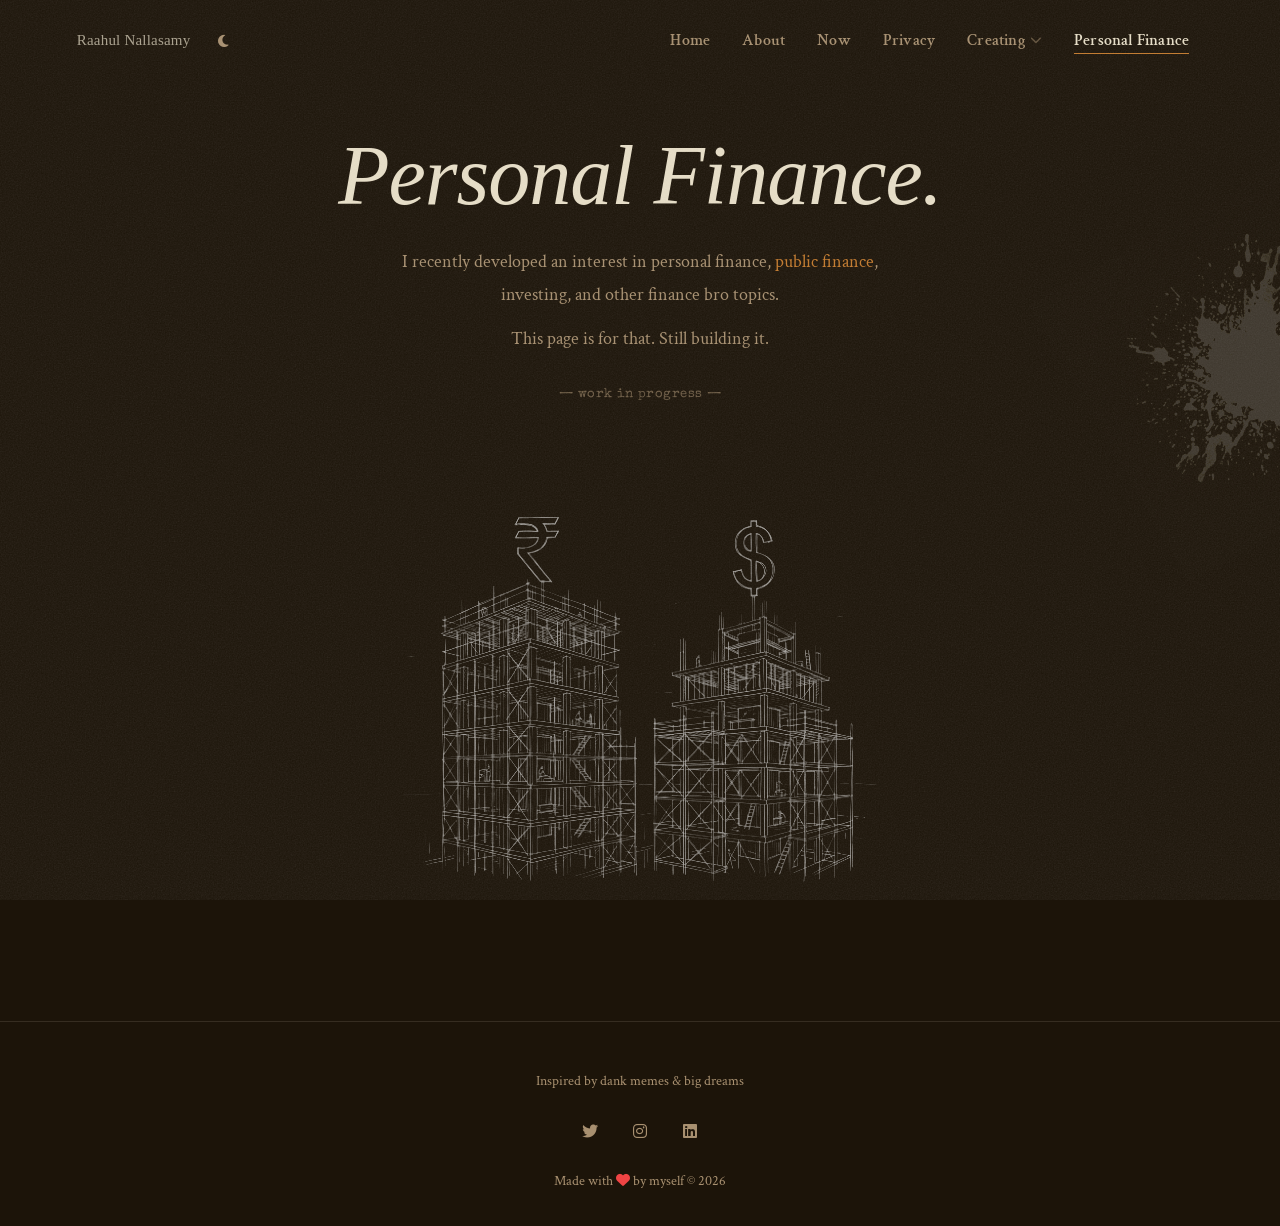
==== commit 648ebab6: "feat(finance): add subtle construction illustration" ====
--- a/finance/index.html
+++ b/finance/index.html
@@ -61,11 +61,36 @@
             right: -10%;
             transform: rotate(-30deg);
         }
+        .finance-illustration {
+            max-width: 100%;
+            width: 500px;
+            height: auto;
+            margin-top: 40px;
+            opacity: 0.75;
+            transition: opacity 0.3s ease;
+        }
+        .finance-illustration:hover {
+            opacity: 1;
+        }
+        [data-theme='dark'] .finance-illustration {
+            filter: grayscale(100%) brightness(1.2) contrast(1.5) invert(1);
+            mix-blend-mode: screen;
+            opacity: 0.6;
+        }
+        [data-theme='light'] .finance-illustration {
+            filter: grayscale(100%) brightness(1.2) contrast(1.5);
+            mix-blend-mode: multiply;
+            opacity: 0.6;
+        }
         @media (max-width: 700px) {
             .ink-drop-finance {
                 top: 10%;
                 right: -20%;
                 opacity: 0.3;
+            }
+            .finance-illustration {
+                width: 100%;
+                margin-top: 30px;
             }
         }
     </style>
@@ -110,6 +135,7 @@
         <p>I recently developed an interest in personal finance, <a href="https://www.youtube.com/watch?v=i30jbbk7yoQ&list=PLUl4u3cNGP62KS2YhlASvGBxxL8HgB11p" target="_blank" rel="noopener noreferrer" style="color: var(--accent); text-decoration: none;">public finance</a>, investing, and other finance bro topics.</p>
         <p>This page is for that. Still building it.</p>
         <span class="wip-note">— work in progress —</span>
+        <img src="../images/finance_construction.png" alt="Building wealth illustration" class="finance-illustration">
     </section>
 </main>
 
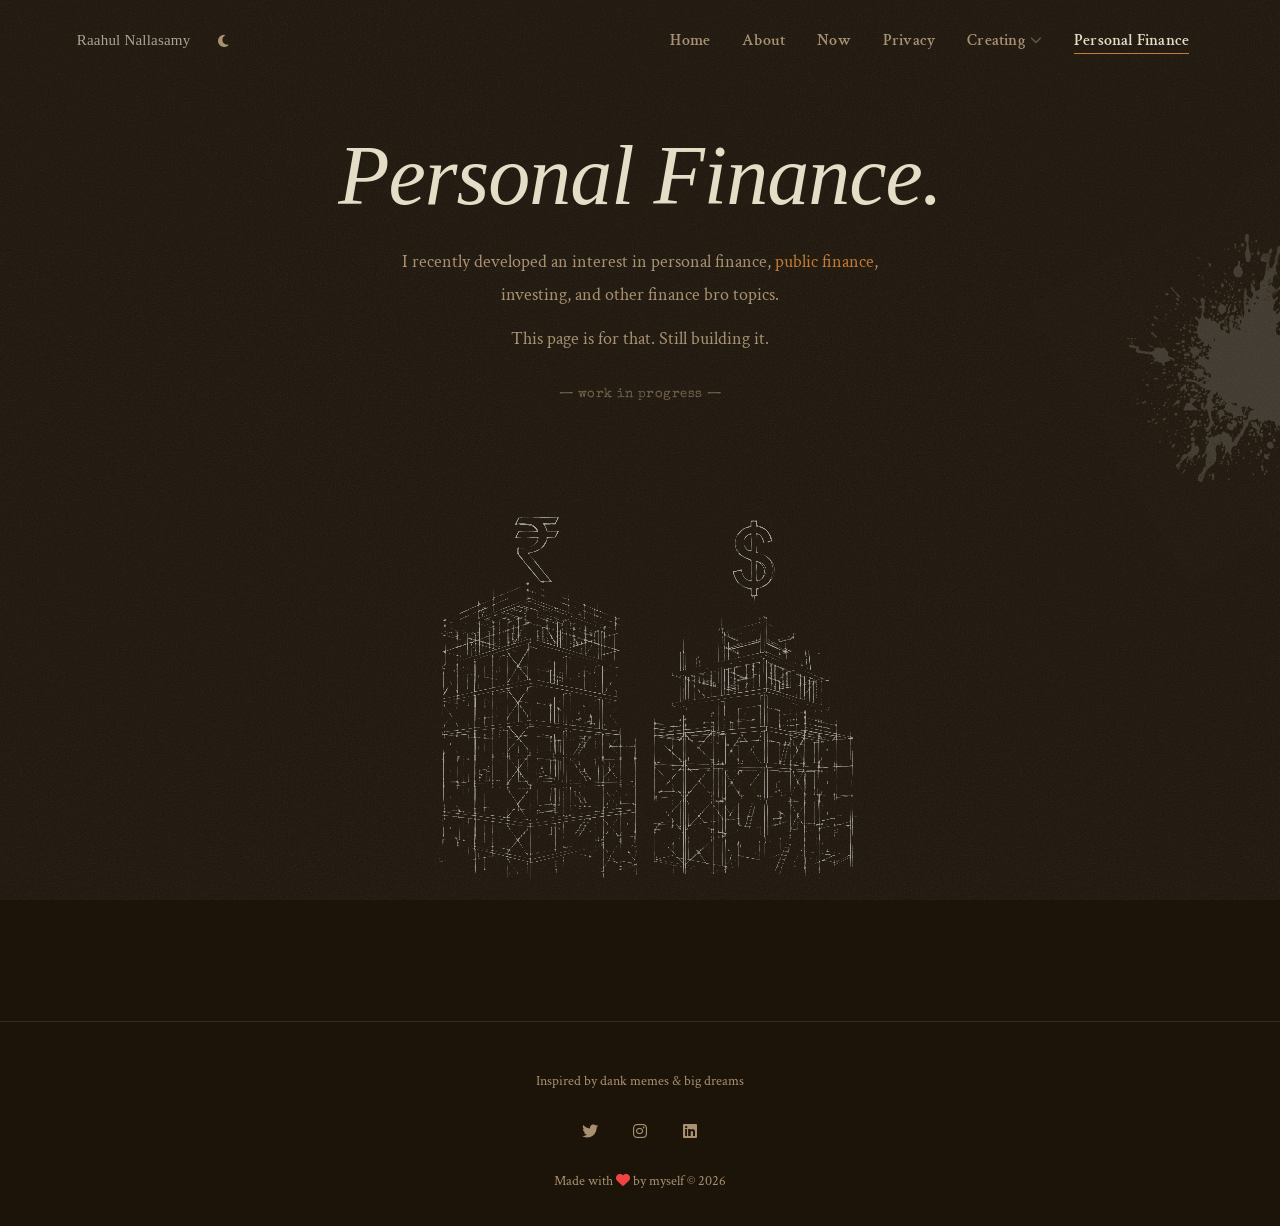
==== commit 2ba9fd24: "fix(finance): fix mobile background artifact for illustration graphic" ====
--- a/finance/index.html
+++ b/finance/index.html
@@ -73,14 +73,18 @@
             opacity: 1;
         }
         [data-theme='dark'] .finance-illustration {
-            filter: grayscale(100%) brightness(1.2) contrast(1.5) invert(1);
+            filter: grayscale(100%) brightness(1.4) contrast(3) invert(1);
             mix-blend-mode: screen;
+            -webkit-mix-blend-mode: screen;
             opacity: 0.6;
+            transform: translateZ(0);
         }
         [data-theme='light'] .finance-illustration {
-            filter: grayscale(100%) brightness(1.2) contrast(1.5);
+            filter: grayscale(100%) brightness(1.4) contrast(3);
             mix-blend-mode: multiply;
+            -webkit-mix-blend-mode: multiply;
             opacity: 0.6;
+            transform: translateZ(0);
         }
         @media (max-width: 700px) {
             .ink-drop-finance {
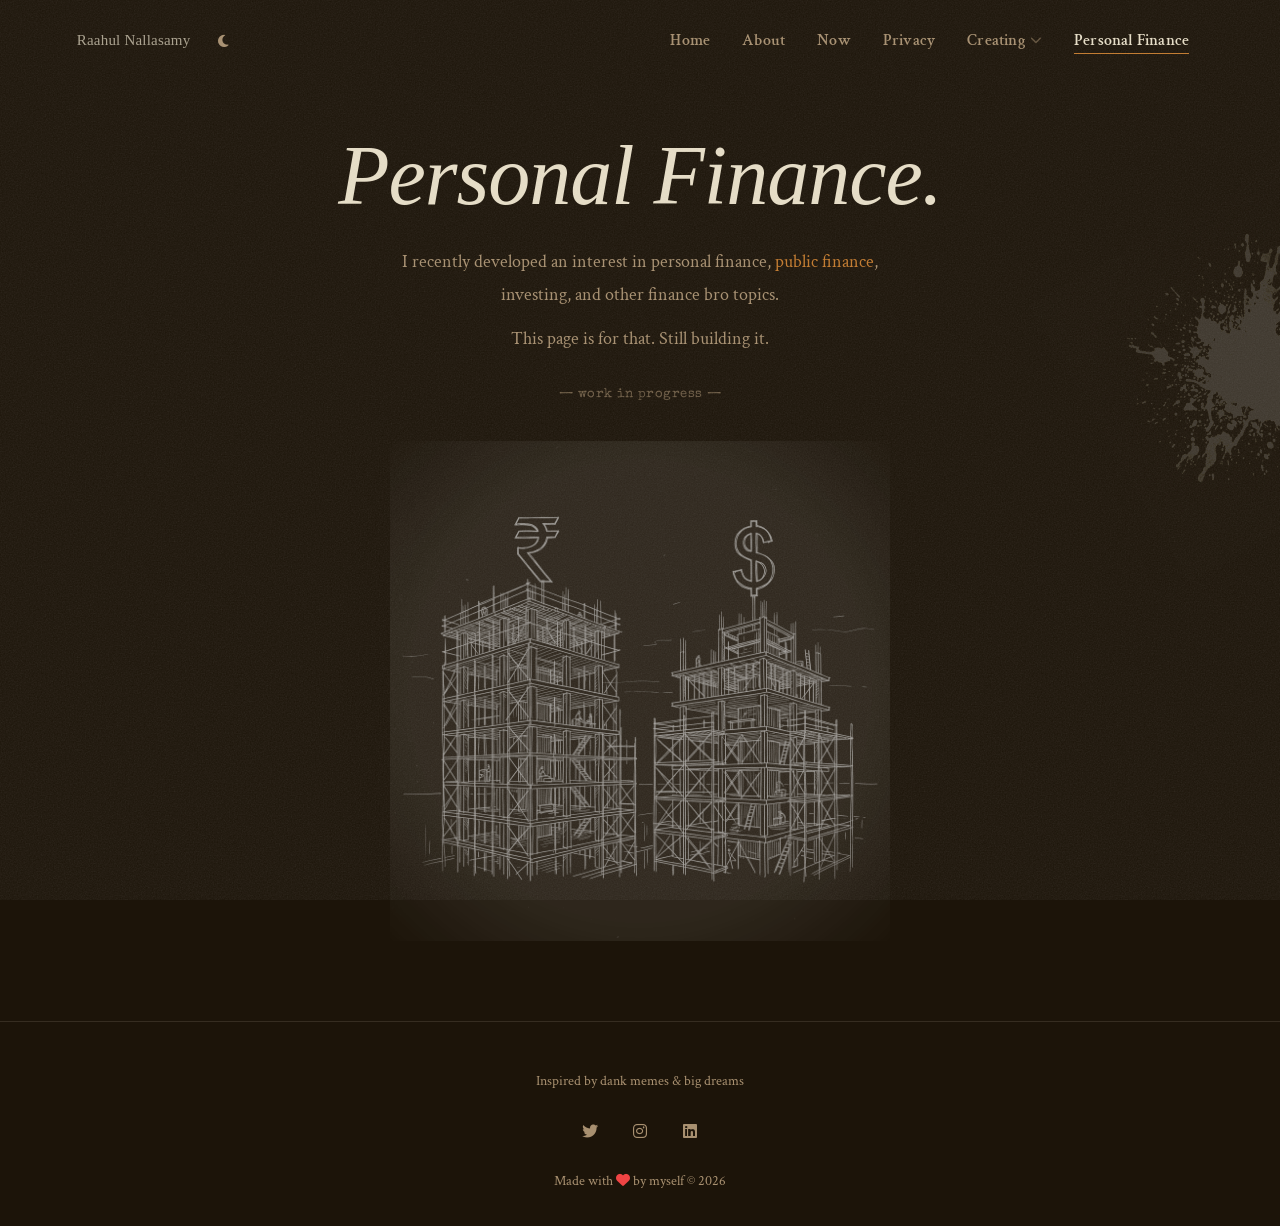
==== commit 84519924: "fix: mobile layout issues & softer illustration blending" ====
--- a/finance/index.html
+++ b/finance/index.html
@@ -73,18 +73,22 @@
             opacity: 1;
         }
         [data-theme='dark'] .finance-illustration {
-            filter: grayscale(100%) brightness(1.4) contrast(3) invert(1);
+            filter: grayscale(100%) brightness(1.08) invert(0.9);
             mix-blend-mode: screen;
             -webkit-mix-blend-mode: screen;
-            opacity: 0.6;
+            opacity: 0.75;
             transform: translateZ(0);
+            -webkit-mask-image: radial-gradient(ellipse at center, black 65%, transparent 100%);
+            mask-image: radial-gradient(ellipse at center, black 65%, transparent 100%);
         }
         [data-theme='light'] .finance-illustration {
-            filter: grayscale(100%) brightness(1.4) contrast(3);
+            filter: grayscale(100%) brightness(1.08);
             mix-blend-mode: multiply;
             -webkit-mix-blend-mode: multiply;
-            opacity: 0.6;
+            opacity: 0.8;
             transform: translateZ(0);
+            -webkit-mask-image: radial-gradient(ellipse at center, black 65%, transparent 100%);
+            mask-image: radial-gradient(ellipse at center, black 65%, transparent 100%);
         }
         @media (max-width: 700px) {
             .ink-drop-finance {
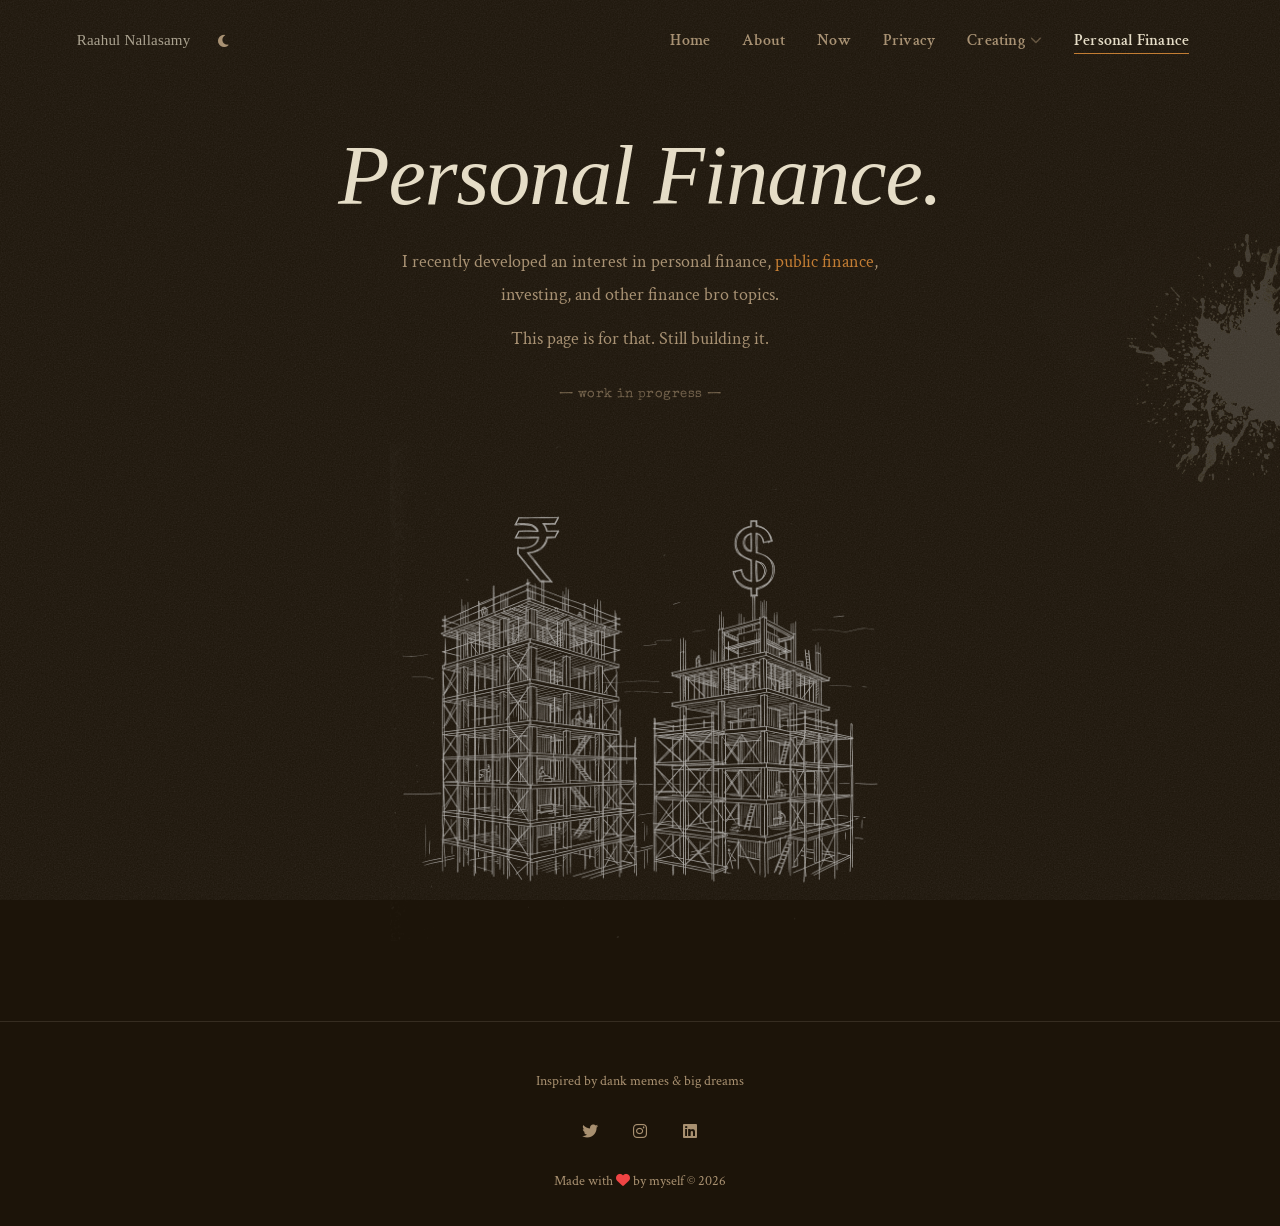
==== commit 49759405: "Fix finance illustration blending in dark mode for desktop" ====
--- a/finance/index.html
+++ b/finance/index.html
@@ -99,6 +99,14 @@
             .finance-illustration {
                 width: 100%;
                 margin-top: 30px;
+            }
+        }
+
+        @media (min-width: 701px) {
+            [data-theme='dark'] .finance-illustration {
+                filter: grayscale(100%) contrast(1.2) invert(1) brightness(0.9);
+                -webkit-mask-image: none;
+                mask-image: none;
             }
         }
     </style>
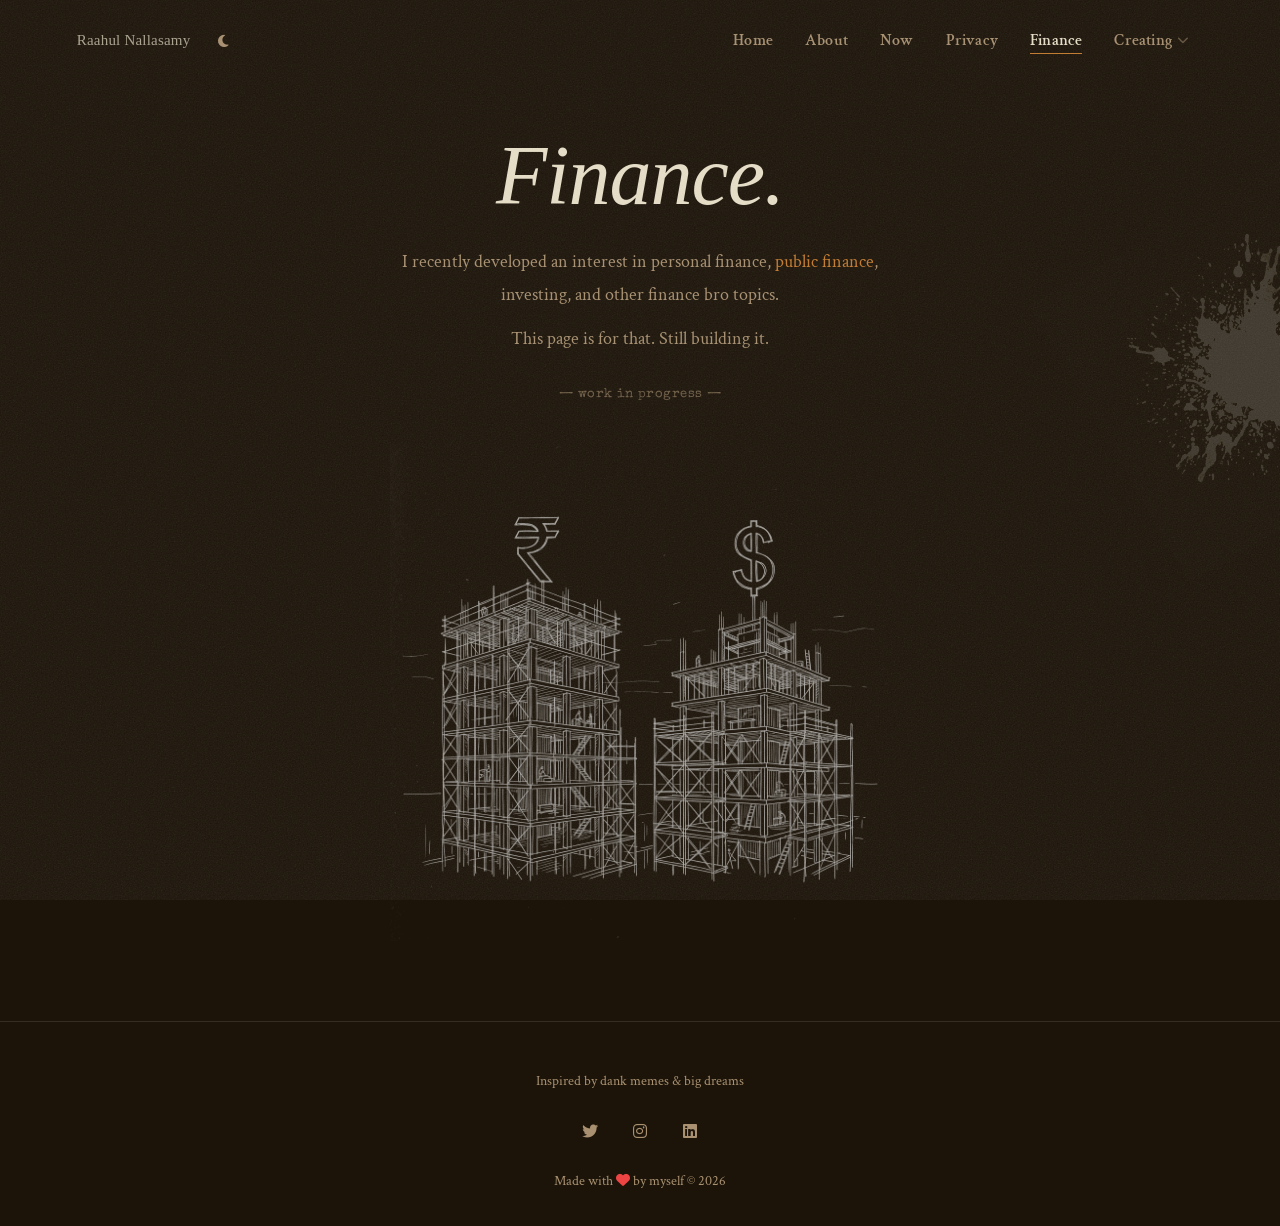
==== commit 0986b9d7: "chore(nav): rename "Personal Finance" to "Finance", move "Creating" last Also update now page: readi" ====
--- a/finance/index.html
+++ b/finance/index.html
@@ -1,7 +1,7 @@
 <!DOCTYPE html>
 <html lang="en">
 <head>
-    <title>Personal Finance — Raahul Nallasamy</title>
+    <title>Finance — Raahul Nallasamy</title>
     <meta charset="UTF-8"/>
     <meta name="viewport" content="width=device-width, initial-scale=1.0, shrink-to-fit=no"/>
     <meta name="description" content="Raahul's personal finance notes, resources, and investing thoughts."/>
@@ -132,6 +132,7 @@
             <li><a href="/#about" class="nav-item">About</a></li>
             <li><a href="/now" class="nav-item">Now</a></li>
             <li><a href="/privacy" class="nav-item">Privacy</a></li>
+            <li><a href="/finance" class="nav-item active">Finance</a></li>
             <li class="nav-dropdown">
                 <a href="#" class="nav-item dropdown-trigger">Creating <i class="fa-solid fa-chevron-down fa-xs"></i></a>
                 <div class="dropdown-menu">
@@ -139,7 +140,6 @@
                     <a href="https://www.youtube.com/c/raahul42" target="_blank" rel="noopener noreferrer"><i class="fa-brands fa-youtube"></i> YouTube Community</a>
                 </div>
             </li>
-            <li><a href="/finance" class="nav-item active">Personal Finance</a></li>
         </ul>
     </div>
 </nav>
@@ -147,7 +147,7 @@
 <main>
     <section class="finance-hero">
         <div class="ink-drop ink-drop-finance"></div>
-        <h1>Personal Finance.</h1>
+        <h1>Finance.</h1>
         <p>I recently developed an interest in personal finance, <a href="https://www.youtube.com/watch?v=i30jbbk7yoQ&list=PLUl4u3cNGP62KS2YhlASvGBxxL8HgB11p" target="_blank" rel="noopener noreferrer" style="color: var(--accent); text-decoration: none;">public finance</a>, investing, and other finance bro topics.</p>
         <p>This page is for that. Still building it.</p>
         <span class="wip-note">— work in progress —</span>
